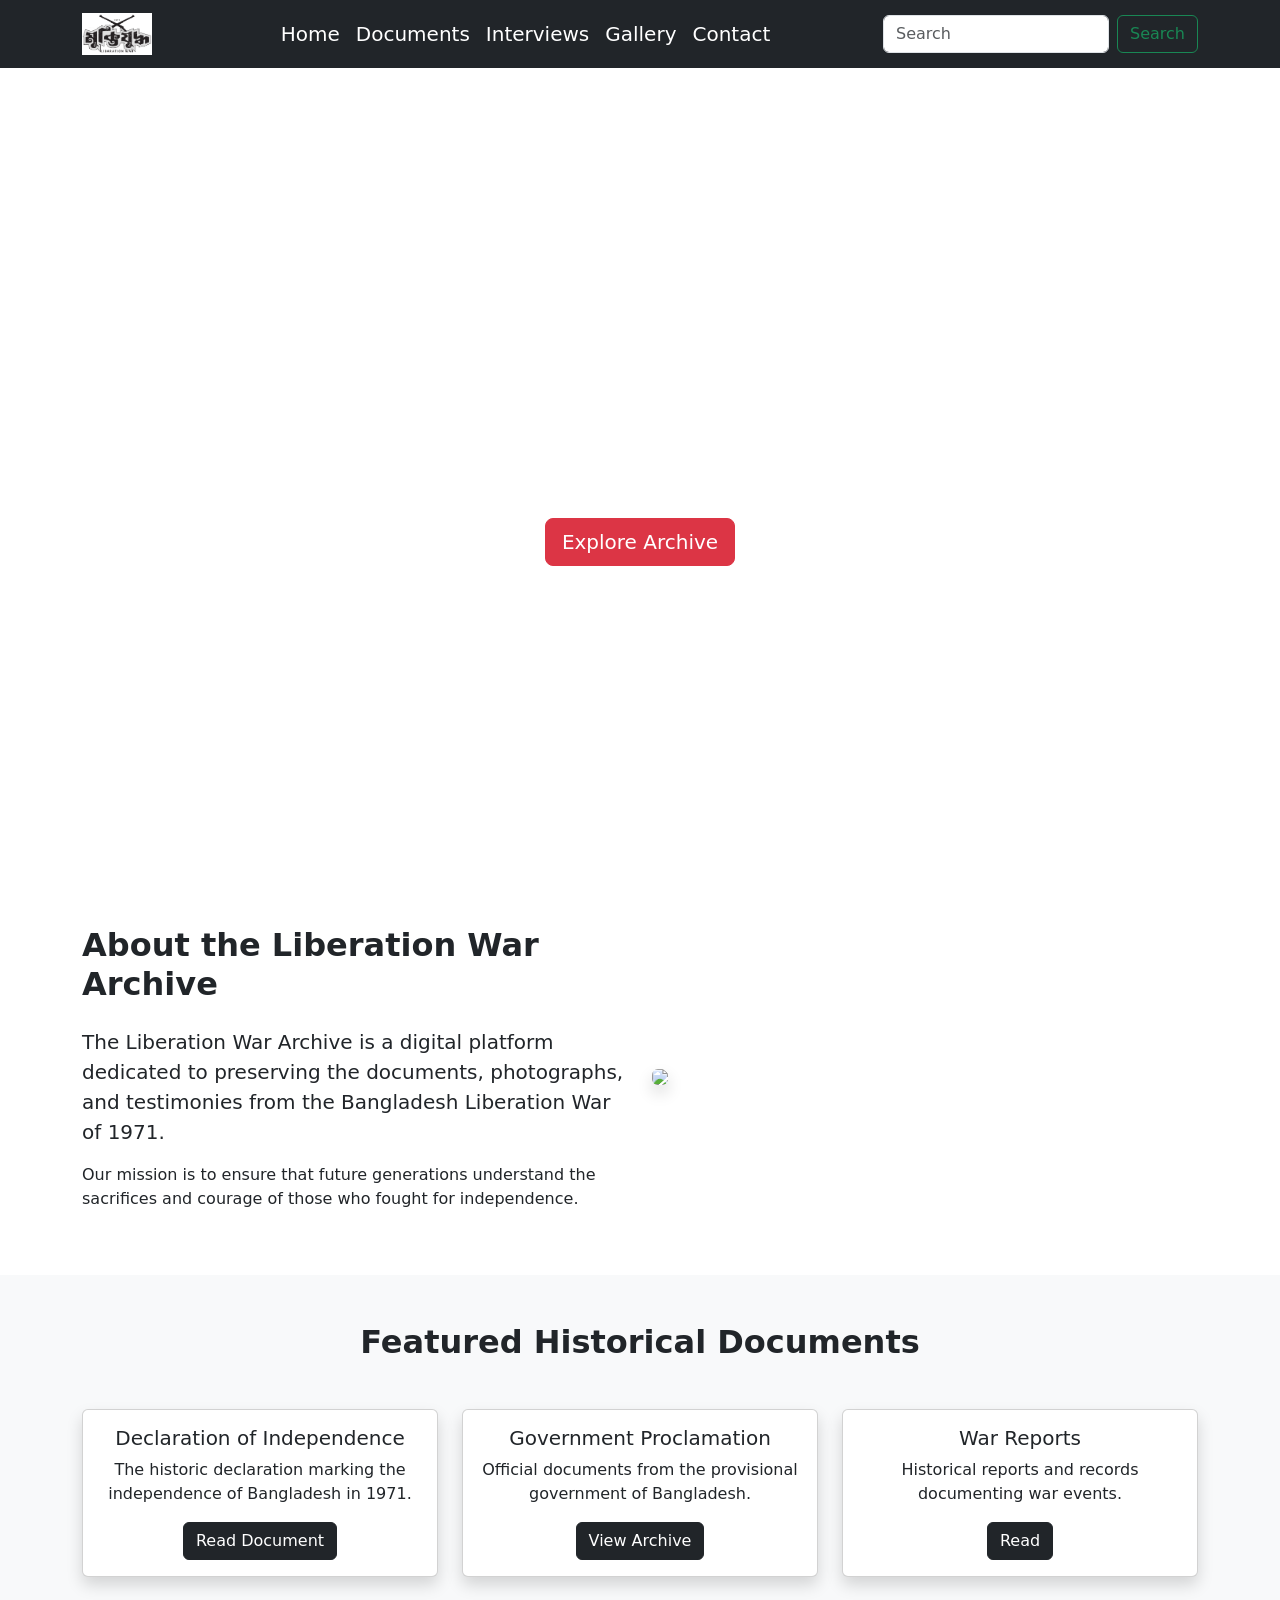
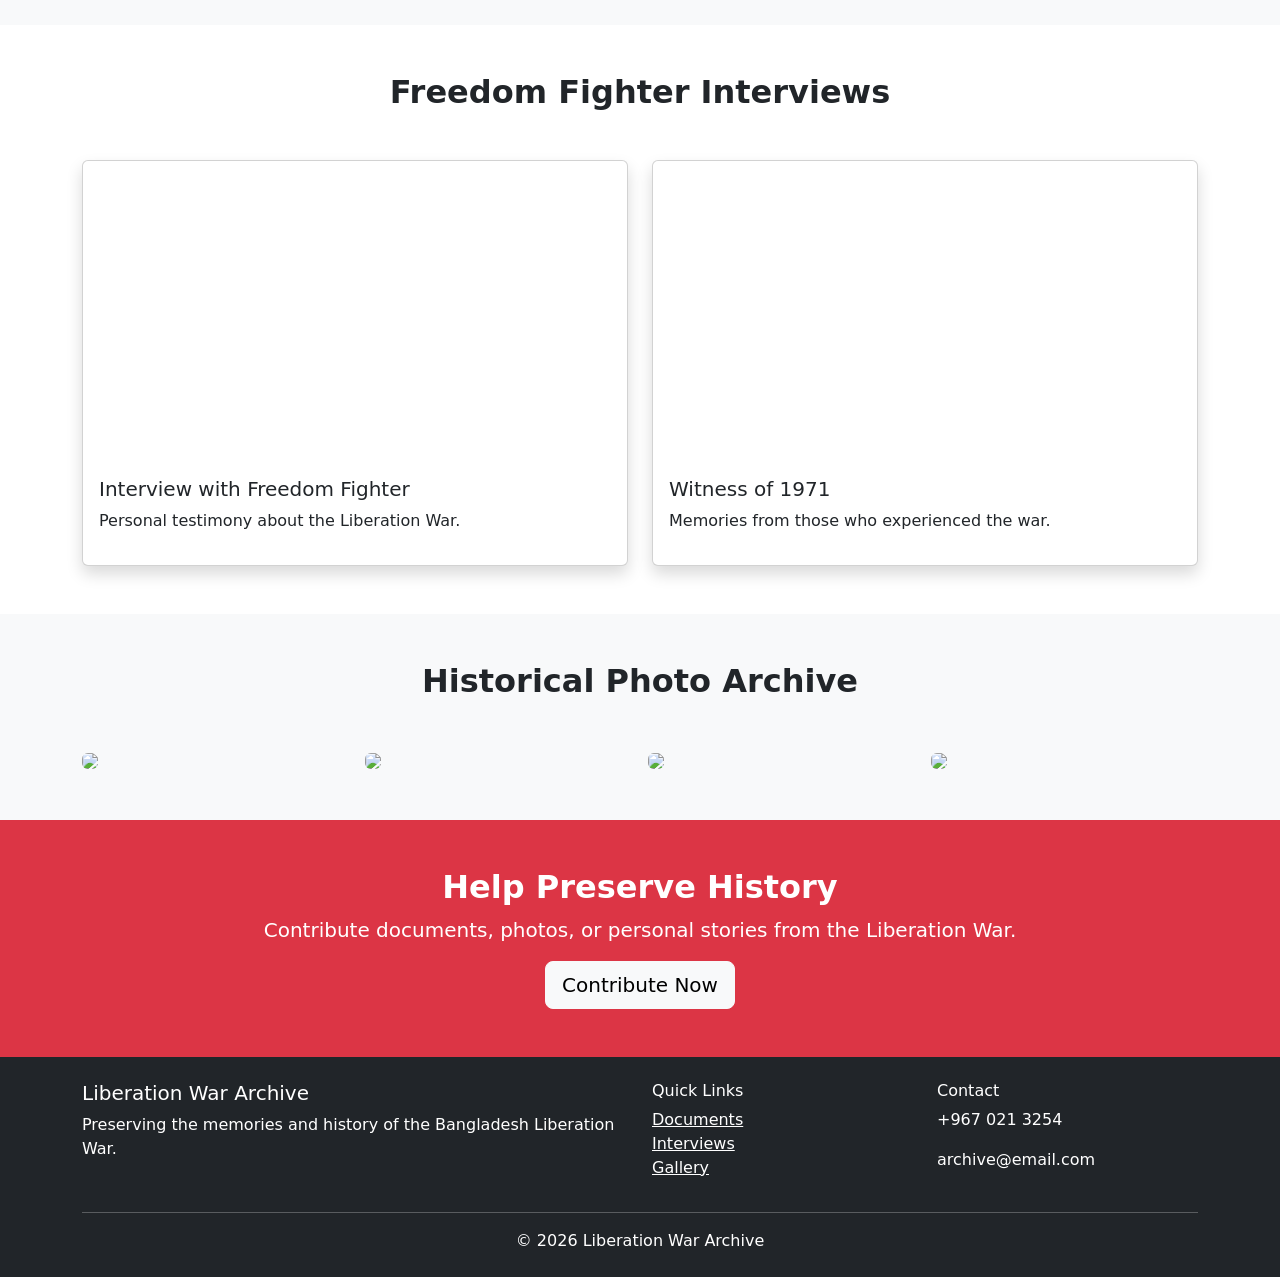
==== index.html @ 5850526c "maked home into index.html" ====
<!DOCTYPE html>
<html lang="en">

<head>
    <meta charset="UTF-8">
    <meta name="viewport" content="width=device-width, initial-scale=1.0">
    <title>Liberation War Archive</title>
    <link rel="shortcut icon" href="Asset/logo/logo_with_bg.png" type="image/x-icon">

    <link href="https://cdn.jsdelivr.net/npm/bootstrap@5.0.2/dist/css/bootstrap.min.css" rel="stylesheet"
        integrity="sha384-EVSTQN3/azprG1Anm3QDgpJLIm9Nao0Yz1ztcQTwFspd3yD65VohhpuuCOmLASjC" crossorigin="anonymous">

    <link rel="stylesheet" href="https://cdnjs.cloudflare.com/ajax/libs/font-awesome/7.0.1/css/all.min.css" integrity="sha512-2SwdPD6INVrV/lHTZbO2nodKhrnDdJK9/kg2XD1r9uGqPo1cUbujc+IYdlYdEErWNu69gVcYgdxlmVmzTWnetw==" crossorigin="anonymous" referrerpolicy="no-referrer" />

    <link rel="stylesheet" href="style.css">

</head>

<body>
    <!-- ---------------------- Navbar -------------------- -->
    <nav class="navbar navbar-expand-lg navbar-dark bg-dark">
        <div class="container">

            <a class="navbar-brand" href="Homepage.html" target="_blank"><img src="Asset/logo/logo_with_bg.png"
                    alt="Liberation War Archive logo" width="70px"></a>

            <button class="navbar-toggler" data-bs-toggle="collapse" data-bs-target="#menu">
                <span class="navbar-toggler-icon"></span>
            </button>

            <div class="collapse navbar-collapse" id="menu">

                <ul class="navbar-nav mx-auto mb-2 mb-lg-0">

                    <li class="nav-item">
                        <a class="nav-link active fs-5" aria-current="page" href="Homepage.html"
                            target="_blank">Home</a>
                    </li>

                    <li class="nav-item">
                        <a class="nav-link active fs-5" aria-current="page" href="documents.html"
                            target="_blank">Documents</a>
                    </li>

                    <li class="nav-item">
                        <a class="nav-link active fs-5" aria-current="page" href="interviews.html"
                            target="_blank">Interviews</a>
                    </li>

                    <li class="nav-item">
                        <a class="nav-link active fs-5" aria-current="page" href="gallery.html"
                            target="_blank">Gallery</a>
                    </li>

                    <li class="nav-item">
                        <a class="nav-link active fs-5" aria-current="page" href="contact.html"
                            target="_blank">Contact</a>
                    </li>

                </ul>


                <form class="d-flex">
                    <input class="form-control me-2" type="search" placeholder="Search" aria-label="Search">
                    <button class="btn btn-outline-success" type="submit">Search</button>
                </form>

            </div>
        </div>
    </nav>

    <!-- --------------- Hero Section -------- -->
    <section class="hero text-white d-flex align-items-center">

        <div class="container text-center">

            <h1 class="display-4 fw-bold">
                Liberation War Archive 1971
            </h1>

            <p class="lead">
                Preserving the history, memories, and sacrifices of Bangladesh's Liberation War
            </p>

            <a href="documents.html" target="_blank" class="btn btn-danger btn-lg mt-3">
                Explore Archive
            </a>

        </div>

    </section>

    <!-- -------------------- Introduction Section ------------------------ -->
    <!-- Archive Introduction -->
    <section class="container py-5">

        <div class="row align-items-center">

            <div class="col-md-6">

                <h2 class="fw-bold mb-4">
                    About the Liberation War Archive
                </h2>

                <p class="lead">
                    The Liberation War Archive is a digital platform dedicated to preserving
                    the documents, photographs, and testimonies from the Bangladesh Liberation
                    War of 1971.
                </p>

                <p>
                    Our mission is to ensure that future generations understand the sacrifices
                    and courage of those who fought for independence.
                </p>

            </div>

            <div class="col-md-6">

                <img src="https://i.pinimg.com/1200x/3f/03/98/3f0398f57380a51c678011cdbc7a4d6d.jpg"
                    class="img-fluid rounded shadow">

            </div>

        </div>

    </section>

    <!-- -------------------- Featured Section ------------------------ -->
    <!-- Documents -->

    <section class="bg-light py-5">

        <div class="container">

            <h2 class="text-center mb-5 fw-bold">
                Featured Historical Documents
            </h2>

            <div class="row g-4">

                <div class="col-md-4">

                    <div class="card shadow h-100">

                        <div class="card-body">

                            <h5 class="card-title">Declaration of Independence</h5>

                            <p class="card-text">
                                The historic declaration marking the independence of Bangladesh in 1971.
                            </p>

                            <a href="https://www.google.com/search?q=declaration+of+independence+of+bangladesh&oq=Declaration+of+Independence&gs_lcrp=EgZjaHJvbWUqBwgBEAAYgAQyBggAEEUYOTIHCAEQABiABDIHCAIQABiABDIHCAMQABiABDIHCAQQABiABDIHCAUQABiABDIHCAYQABiABDIHCAcQABiABDIHCAgQABiABDIHCAkQABiPAtIBCDI3MjdqMGo0qAIBsAIB8QVNI78Q73e-vQ&sourceid=chrome&ie=UTF-8" target="_blank" class="btn btn-dark">
                                Read Document
                            </a>

                        </div>

                    </div>

                </div>

                <div class="col-md-4">

                    <div class="card shadow h-100">

                        <div class="card-body">

                            <h5 class="card-title">Government Proclamation</h5>

                            <p class="card-text">
                                Official documents from the provisional government of Bangladesh.
                            </p>

                            <a href="https://en.wikipedia.org/wiki/Proclamation_of_Bangladeshi_Independence" target="_blank" class="btn btn-dark">
                                View Archive
                            </a>

                        </div>

                    </div>

                </div>

                <div class="col-md-4">

                    <div class="card shadow h-100">

                        <div class="card-body">

                            <h5 class="card-title">War Reports</h5>

                            <p class="card-text">
                                Historical reports and records documenting war events.
                            </p>

                            <a href="https://www.rokomari.com/book/331833/bangladesh-war-report-from-ground-zero" target="_blank" class="btn btn-dark">
                                Read
                            </a>

                        </div>

                    </div>

                </div>

            </div>

        </div>

    </section>

    <!-- Interviews Section -->

    <section class="container py-5">

        <h2 class="text-center fw-bold mb-5">
            Freedom Fighter Interviews
        </h2>

        <div class="row g-4">

            <div class="col-md-6">

                <div class="card shadow iframe-card">

                    <iframe width="560" height="300" src="https://www.youtube.com/embed/9iUTqh8ubyI?si=-s57zcb7nxpvfgA4" title="YouTube video player" frameborder="0" allow="accelerometer; autoplay; clipboard-write; encrypted-media; gyroscope; picture-in-picture; web-share" referrerpolicy="strict-origin-when-cross-origin" allowfullscreen></iframe>

                    <div class="card-body">

                        <h5 class="card-title">
                            Interview with Freedom Fighter
                        </h5>

                        <p>
                            Personal testimony about the Liberation War.
                        </p>

                    </div>

                </div>

            </div>

            <div class="col-md-6">

                <div class="card shadow iframe-card">

                    <iframe width="560" height="300" src="https://www.youtube.com/embed/AlP7z1IY7dw?si=q2ymLJfWjQy-ncgA" title="YouTube video player" frameborder="0" allow="accelerometer; autoplay; clipboard-write; encrypted-media; gyroscope; picture-in-picture; web-share" referrerpolicy="strict-origin-when-cross-origin" allowfullscreen></iframe>

                    <div class="card-body">

                        <h5 class="card-title">
                            Witness of 1971
                        </h5>

                        <p>
                            Memories from those who experienced the war.
                        </p>

                    </div>

                </div>

            </div>

        </div>

    </section>

    <!-- Historical Photos -->

    <section class="bg-light py-5">

        <div class="container">

            <h2 class="text-center fw-bold mb-5">
                Historical Photo Archive
            </h2>

            <div class="row g-3">

                <div class="col-md-3">
                    <img src="https://i.pinimg.com/736x/f7/87/64/f787648e642f0fa7ca68c8cc934c5ab4.jpg"
                        class="img-fluid rounded">
                </div>

                <div class="col-md-3">
                    <img src="https://i.pinimg.com/1200x/7d/48/05/7d480574d2108817b4c5e559c5d5e95d.jpg"
                        class="img-fluid rounded">
                </div>

                <div class="col-md-3">
                    <img src="https://i.pinimg.com/736x/03/df/6e/03df6e4ecae1f5a61c23d682408817f7.jpg"
                        class="img-fluid rounded">
                </div>

                <div class="col-md-3">
                    <img src="https://i.pinimg.com/736x/84/9e/99/849e99f60dbbeaa5c1ea0781c52b1d52.jpg"
                        class="img-fluid rounded">
                </div>

            </div>

        </div>

    </section>

    <!-- Call To Action -->

    <section class="py-5 text-white text-center bg-danger">

        <div class="container">

            <h2 class="fw-bold">
                Help Preserve History
            </h2>

            <p class="lead">
                Contribute documents, photos, or personal stories from the Liberation War.
            </p>

            <a href="contact.html" class="btn btn-light btn-lg">
                Contribute Now
            </a>

        </div>

    </section>

    <!-- ------------------------ Footer ------------- -->

    <footer class="bg-dark text-white py-4">

        <div class="container">

            <div class="row">

                <div class="col-md-6">

                    <h5>Liberation War Archive</h5>

                    <p>
                        Preserving the memories and history of the Bangladesh Liberation War.
                    </p>

                </div>

                <div class="col-md-3">

                    <h6>Quick Links</h6>

                    <ul class="list-unstyled">

                        <li><a href="documents.html" target="_blank" class="text-white">Documents</a></li>
                        <li><a href="interviews.html" target="_blank" class="text-white">Interviews</a></li>
                        <li><a href="gallery.html" target="_blank" class="text-white">Gallery</a></li>

                    </ul>

                </div>

                <div class="col-md-3">

                    <h6>Contact</h6>

                    <p><i class="bi bi-telephone"></i> <span>+967 021 3254</span></p>
                    <p><i class="fa-regular fa-envelope"></i> <span>archive@email.com</span></p>

                </div>

            </div>

            <hr>

            <p class="text-center mb-0">
                © 2026 Liberation War Archive
            </p>

        </div>

    </footer>







    <script src="https://cdn.jsdelivr.net/npm/bootstrap@5.0.2/dist/js/bootstrap.bundle.min.js"
        integrity="sha384-MrcW6ZMFYlzcLA8Nl+NtUVF0sA7MsXsP1UyJoMp4YLEuNSfAP+JcXn/tWtIaxVXM"
        crossorigin="anonymous"></script>

</body>

</html>
---- style.css ----
/* <!-- --------------- Hero Section -------- --> */
.hero{
height:90vh;
background-image: url("https://i.pinimg.com/736x/50/47/a9/5047a9745f26f04e815ebcc795c1a4f4.jpg");
background-size: cover;
background-position: center;
}

/* <!-- ---------------------- Navbar -------------------- --> */
.nav-item:hover{
    color: green;
}



.col-md-4{
    text-align: center;
}

.iframe-card{
    overflow: hidden;
}
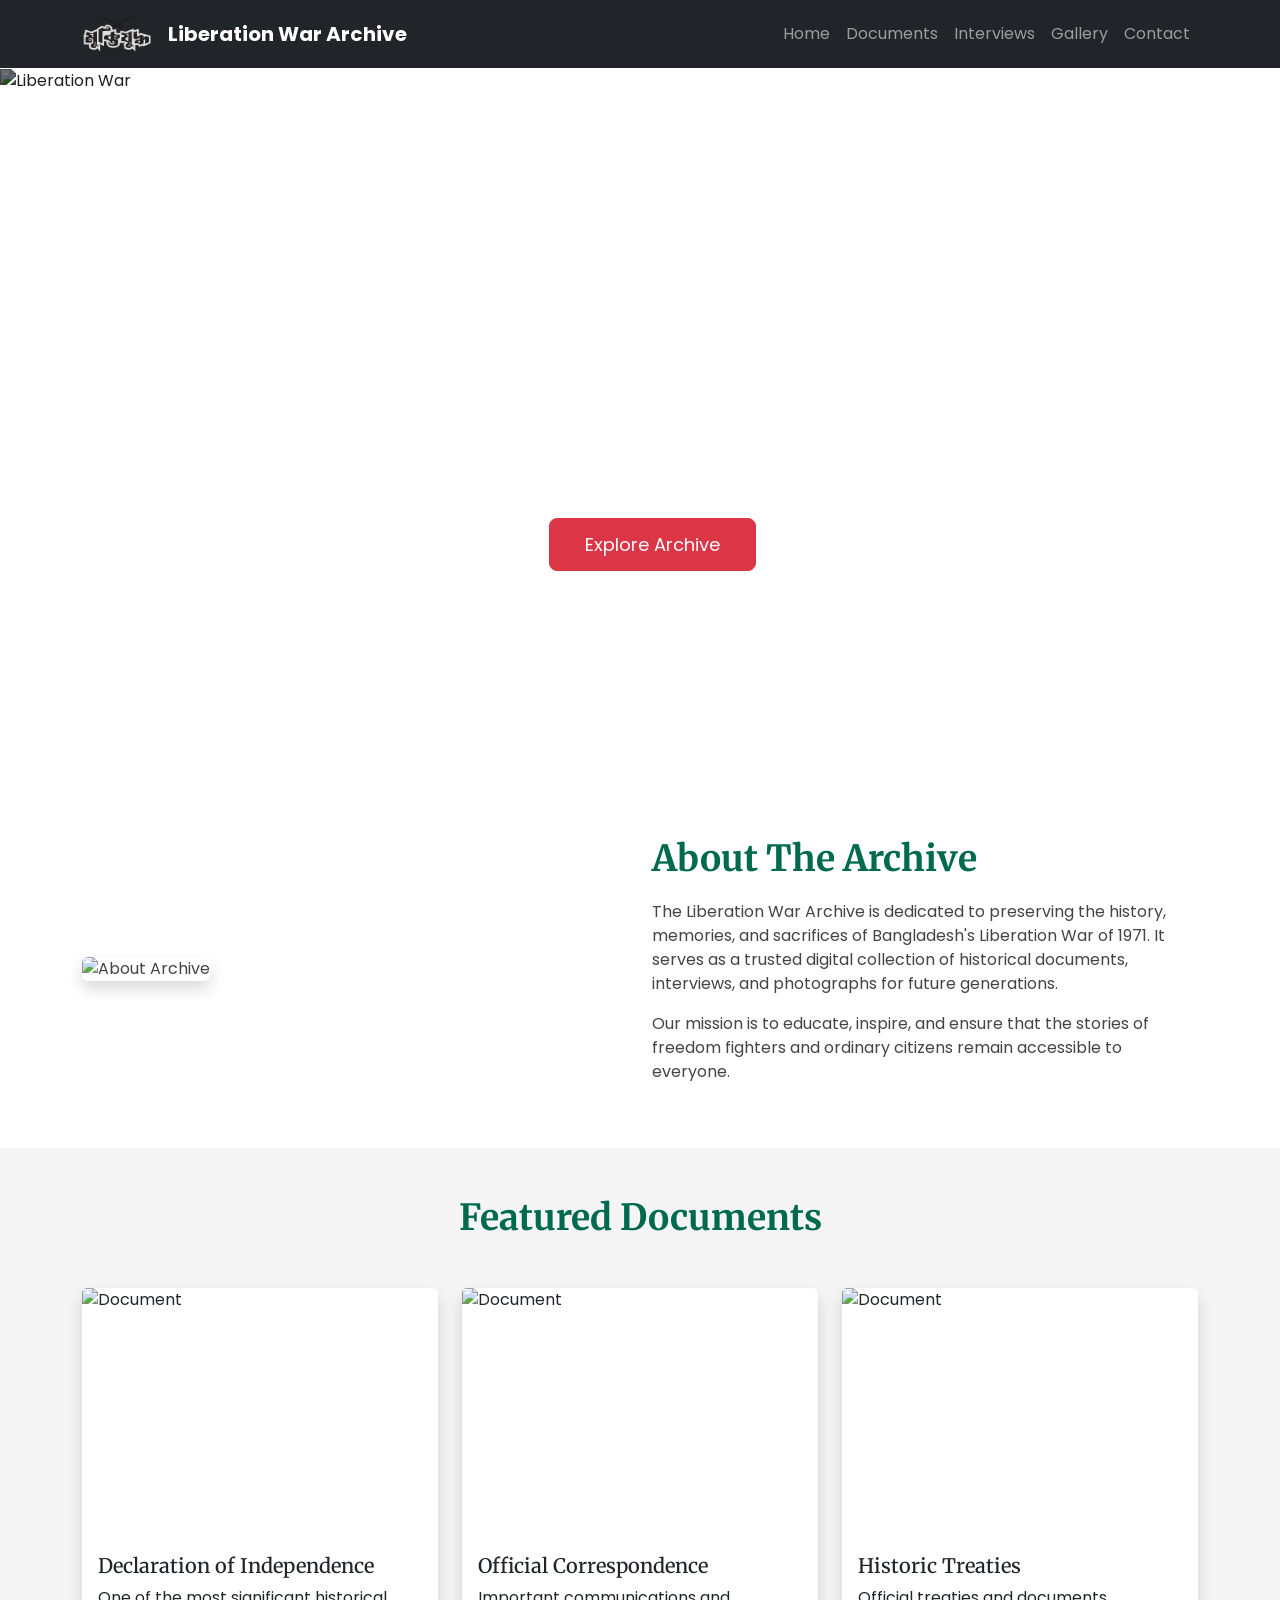
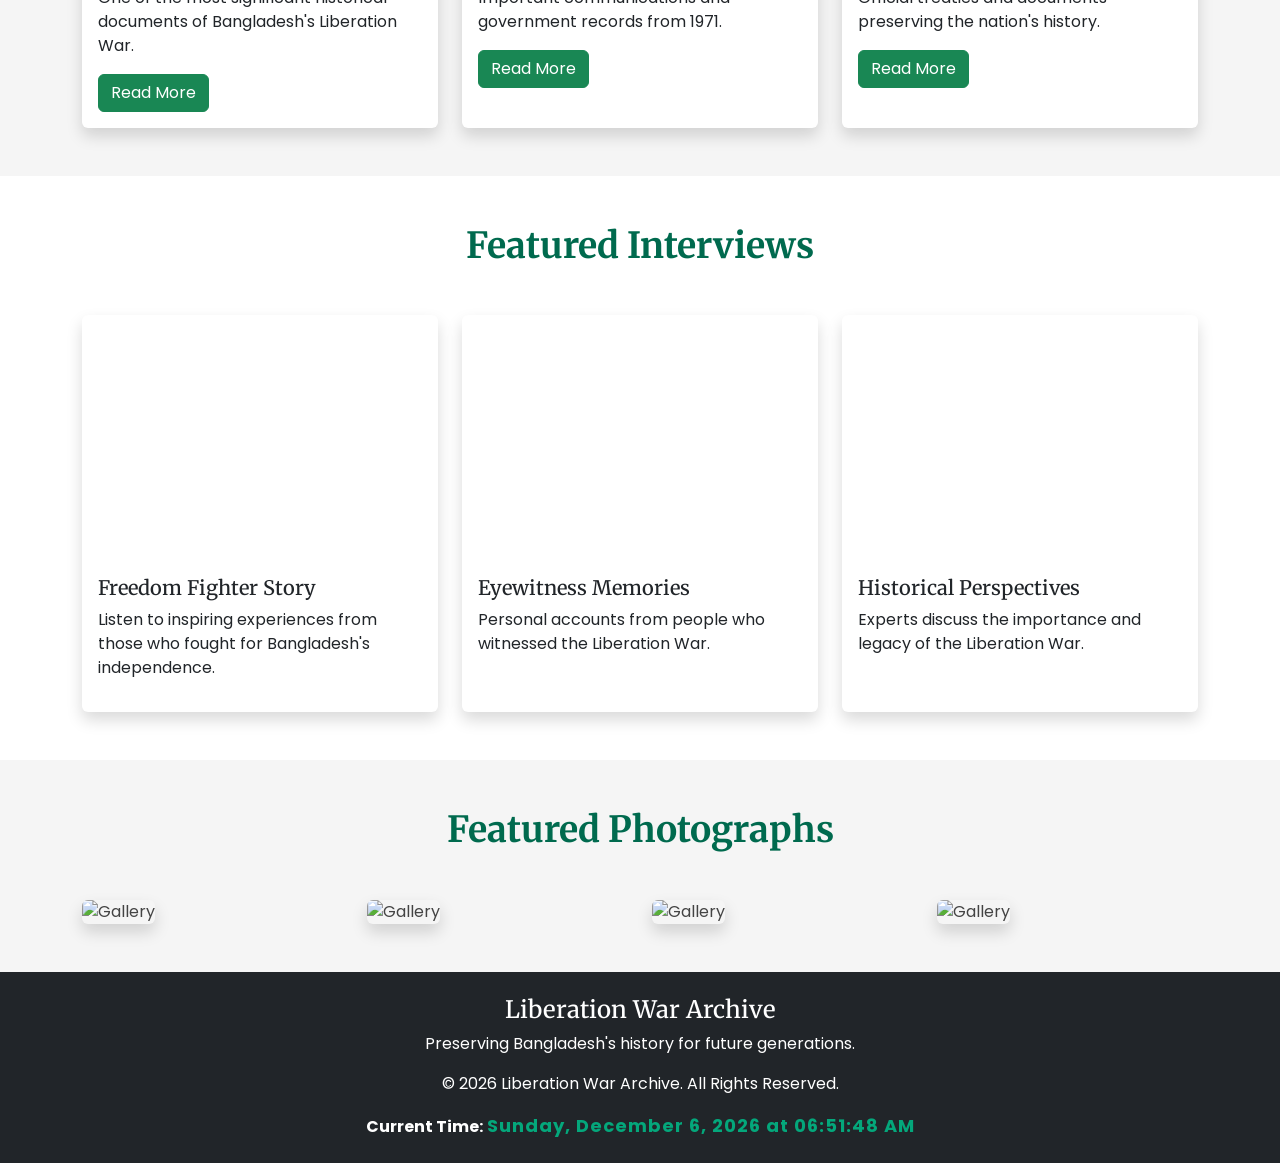
==== commit 8513239b: "Initial project upload" ====
--- a/index.html
+++ b/index.html
@@ -1,397 +1,439 @@
-<!DOCTYPE html>
-<html lang="en">
-
-<head>
-    <meta charset="UTF-8">
-    <meta name="viewport" content="width=device-width, initial-scale=1.0">
-    <title>Liberation War Archive</title>
-    <link rel="shortcut icon" href="Asset/logo/logo_with_bg.png" type="image/x-icon">
-
-    <link href="https://cdn.jsdelivr.net/npm/bootstrap@5.0.2/dist/css/bootstrap.min.css" rel="stylesheet"
-        integrity="sha384-EVSTQN3/azprG1Anm3QDgpJLIm9Nao0Yz1ztcQTwFspd3yD65VohhpuuCOmLASjC" crossorigin="anonymous">
-
-    <link rel="stylesheet" href="https://cdnjs.cloudflare.com/ajax/libs/font-awesome/7.0.1/css/all.min.css" integrity="sha512-2SwdPD6INVrV/lHTZbO2nodKhrnDdJK9/kg2XD1r9uGqPo1cUbujc+IYdlYdEErWNu69gVcYgdxlmVmzTWnetw==" crossorigin="anonymous" referrerpolicy="no-referrer" />
-
-    <link rel="stylesheet" href="style.css">
-
-</head>
-
-<body>
-    <!-- ---------------------- Navbar -------------------- -->
-    <nav class="navbar navbar-expand-lg navbar-dark bg-dark">
-        <div class="container">
-
-            <a class="navbar-brand" href="Homepage.html" target="_blank"><img src="Asset/logo/logo_with_bg.png"
-                    alt="Liberation War Archive logo" width="70px"></a>
-
-            <button class="navbar-toggler" data-bs-toggle="collapse" data-bs-target="#menu">
-                <span class="navbar-toggler-icon"></span>
-            </button>
-
-            <div class="collapse navbar-collapse" id="menu">
-
-                <ul class="navbar-nav mx-auto mb-2 mb-lg-0">
-
-                    <li class="nav-item">
-                        <a class="nav-link active fs-5" aria-current="page" href="Homepage.html"
-                            target="_blank">Home</a>
-                    </li>
-
-                    <li class="nav-item">
-                        <a class="nav-link active fs-5" aria-current="page" href="documents.html"
-                            target="_blank">Documents</a>
-                    </li>
-
-                    <li class="nav-item">
-                        <a class="nav-link active fs-5" aria-current="page" href="interviews.html"
-                            target="_blank">Interviews</a>
-                    </li>
-
-                    <li class="nav-item">
-                        <a class="nav-link active fs-5" aria-current="page" href="gallery.html"
-                            target="_blank">Gallery</a>
-                    </li>
-
-                    <li class="nav-item">
-                        <a class="nav-link active fs-5" aria-current="page" href="contact.html"
-                            target="_blank">Contact</a>
-                    </li>
-
-                </ul>
-
-
-                <form class="d-flex">
-                    <input class="form-control me-2" type="search" placeholder="Search" aria-label="Search">
-                    <button class="btn btn-outline-success" type="submit">Search</button>
-                </form>
-
-            </div>
-        </div>
-    </nav>
-
-    <!-- --------------- Hero Section -------- -->
-    <section class="hero text-white d-flex align-items-center">
-
-        <div class="container text-center">
-
-            <h1 class="display-4 fw-bold">
-                Liberation War Archive 1971
-            </h1>
-
-            <p class="lead">
-                Preserving the history, memories, and sacrifices of Bangladesh's Liberation War
-            </p>
-
-            <a href="documents.html" target="_blank" class="btn btn-danger btn-lg mt-3">
-                Explore Archive
-            </a>
-
-        </div>
-
-    </section>
-
-    <!-- -------------------- Introduction Section ------------------------ -->
-    <!-- Archive Introduction -->
-    <section class="container py-5">
-
-        <div class="row align-items-center">
-
-            <div class="col-md-6">
-
-                <h2 class="fw-bold mb-4">
-                    About the Liberation War Archive
-                </h2>
-
-                <p class="lead">
-                    The Liberation War Archive is a digital platform dedicated to preserving
-                    the documents, photographs, and testimonies from the Bangladesh Liberation
-                    War of 1971.
-                </p>
-
-                <p>
-                    Our mission is to ensure that future generations understand the sacrifices
-                    and courage of those who fought for independence.
-                </p>
-
-            </div>
-
-            <div class="col-md-6">
-
-                <img src="https://i.pinimg.com/1200x/3f/03/98/3f0398f57380a51c678011cdbc7a4d6d.jpg"
-                    class="img-fluid rounded shadow">
-
-            </div>
-
-        </div>
-
-    </section>
-
-    <!-- -------------------- Featured Section ------------------------ -->
-    <!-- Documents -->
-
-    <section class="bg-light py-5">
-
-        <div class="container">
-
-            <h2 class="text-center mb-5 fw-bold">
-                Featured Historical Documents
-            </h2>
-
-            <div class="row g-4">
-
-                <div class="col-md-4">
-
-                    <div class="card shadow h-100">
-
-                        <div class="card-body">
-
-                            <h5 class="card-title">Declaration of Independence</h5>
-
-                            <p class="card-text">
-                                The historic declaration marking the independence of Bangladesh in 1971.
-                            </p>
-
-                            <a href="https://www.google.com/search?q=declaration+of+independence+of+bangladesh&oq=Declaration+of+Independence&gs_lcrp=EgZjaHJvbWUqBwgBEAAYgAQyBggAEEUYOTIHCAEQABiABDIHCAIQABiABDIHCAMQABiABDIHCAQQABiABDIHCAUQABiABDIHCAYQABiABDIHCAcQABiABDIHCAgQABiABDIHCAkQABiPAtIBCDI3MjdqMGo0qAIBsAIB8QVNI78Q73e-vQ&sourceid=chrome&ie=UTF-8" target="_blank" class="btn btn-dark">
-                                Read Document
-                            </a>
-
-                        </div>
-
-                    </div>
-
-                </div>
-
-                <div class="col-md-4">
-
-                    <div class="card shadow h-100">
-
-                        <div class="card-body">
-
-                            <h5 class="card-title">Government Proclamation</h5>
-
-                            <p class="card-text">
-                                Official documents from the provisional government of Bangladesh.
-                            </p>
-
-                            <a href="https://en.wikipedia.org/wiki/Proclamation_of_Bangladeshi_Independence" target="_blank" class="btn btn-dark">
-                                View Archive
-                            </a>
-
-                        </div>
-
-                    </div>
-
-                </div>
-
-                <div class="col-md-4">
-
-                    <div class="card shadow h-100">
-
-                        <div class="card-body">
-
-                            <h5 class="card-title">War Reports</h5>
-
-                            <p class="card-text">
-                                Historical reports and records documenting war events.
-                            </p>
-
-                            <a href="https://www.rokomari.com/book/331833/bangladesh-war-report-from-ground-zero" target="_blank" class="btn btn-dark">
-                                Read
-                            </a>
-
-                        </div>
-
-                    </div>
-
-                </div>
-
-            </div>
-
-        </div>
-
-    </section>
-
-    <!-- Interviews Section -->
-
-    <section class="container py-5">
-
-        <h2 class="text-center fw-bold mb-5">
-            Freedom Fighter Interviews
-        </h2>
-
-        <div class="row g-4">
-
-            <div class="col-md-6">
-
-                <div class="card shadow iframe-card">
-
-                    <iframe width="560" height="300" src="https://www.youtube.com/embed/9iUTqh8ubyI?si=-s57zcb7nxpvfgA4" title="YouTube video player" frameborder="0" allow="accelerometer; autoplay; clipboard-write; encrypted-media; gyroscope; picture-in-picture; web-share" referrerpolicy="strict-origin-when-cross-origin" allowfullscreen></iframe>
-
-                    <div class="card-body">
-
-                        <h5 class="card-title">
-                            Interview with Freedom Fighter
-                        </h5>
-
-                        <p>
-                            Personal testimony about the Liberation War.
-                        </p>
-
-                    </div>
-
-                </div>
-
-            </div>
-
-            <div class="col-md-6">
-
-                <div class="card shadow iframe-card">
-
-                    <iframe width="560" height="300" src="https://www.youtube.com/embed/AlP7z1IY7dw?si=q2ymLJfWjQy-ncgA" title="YouTube video player" frameborder="0" allow="accelerometer; autoplay; clipboard-write; encrypted-media; gyroscope; picture-in-picture; web-share" referrerpolicy="strict-origin-when-cross-origin" allowfullscreen></iframe>
-
-                    <div class="card-body">
-
-                        <h5 class="card-title">
-                            Witness of 1971
-                        </h5>
-
-                        <p>
-                            Memories from those who experienced the war.
-                        </p>
-
-                    </div>
-
-                </div>
-
-            </div>
-
-        </div>
-
-    </section>
-
-    <!-- Historical Photos -->
-
-    <section class="bg-light py-5">
-
-        <div class="container">
-
-            <h2 class="text-center fw-bold mb-5">
-                Historical Photo Archive
-            </h2>
-
-            <div class="row g-3">
-
-                <div class="col-md-3">
-                    <img src="https://i.pinimg.com/736x/f7/87/64/f787648e642f0fa7ca68c8cc934c5ab4.jpg"
-                        class="img-fluid rounded">
-                </div>
-
-                <div class="col-md-3">
-                    <img src="https://i.pinimg.com/1200x/7d/48/05/7d480574d2108817b4c5e559c5d5e95d.jpg"
-                        class="img-fluid rounded">
-                </div>
-
-                <div class="col-md-3">
-                    <img src="https://i.pinimg.com/736x/03/df/6e/03df6e4ecae1f5a61c23d682408817f7.jpg"
-                        class="img-fluid rounded">
-                </div>
-
-                <div class="col-md-3">
-                    <img src="https://i.pinimg.com/736x/84/9e/99/849e99f60dbbeaa5c1ea0781c52b1d52.jpg"
-                        class="img-fluid rounded">
-                </div>
-
-            </div>
-
-        </div>
-
-    </section>
-
-    <!-- Call To Action -->
-
-    <section class="py-5 text-white text-center bg-danger">
-
-        <div class="container">
-
-            <h2 class="fw-bold">
-                Help Preserve History
-            </h2>
-
-            <p class="lead">
-                Contribute documents, photos, or personal stories from the Liberation War.
-            </p>
-
-            <a href="contact.html" class="btn btn-light btn-lg">
-                Contribute Now
-            </a>
-
-        </div>
-
-    </section>
-
-    <!-- ------------------------ Footer ------------- -->
-
-    <footer class="bg-dark text-white py-4">
-
-        <div class="container">
-
-            <div class="row">
-
-                <div class="col-md-6">
-
-                    <h5>Liberation War Archive</h5>
-
-                    <p>
-                        Preserving the memories and history of the Bangladesh Liberation War.
-                    </p>
-
-                </div>
-
-                <div class="col-md-3">
-
-                    <h6>Quick Links</h6>
-
-                    <ul class="list-unstyled">
-
-                        <li><a href="documents.html" target="_blank" class="text-white">Documents</a></li>
-                        <li><a href="interviews.html" target="_blank" class="text-white">Interviews</a></li>
-                        <li><a href="gallery.html" target="_blank" class="text-white">Gallery</a></li>
-
-                    </ul>
-
-                </div>
-
-                <div class="col-md-3">
-
-                    <h6>Contact</h6>
-
-                    <p><i class="bi bi-telephone"></i> <span>+967 021 3254</span></p>
-                    <p><i class="fa-regular fa-envelope"></i> <span>archive@email.com</span></p>
-
-                </div>
-
-            </div>
-
-            <hr>
-
-            <p class="text-center mb-0">
-                © 2026 Liberation War Archive
-            </p>
-
-        </div>
-
-    </footer>
-
-
-
-
-
-
-
-    <script src="https://cdn.jsdelivr.net/npm/bootstrap@5.0.2/dist/js/bootstrap.bundle.min.js"
-        integrity="sha384-MrcW6ZMFYlzcLA8Nl+NtUVF0sA7MsXsP1UyJoMp4YLEuNSfAP+JcXn/tWtIaxVXM"
-        crossorigin="anonymous"></script>
-
-</body>
-
+<!DOCTYPE html>
+<html lang="en">
+
+<head>
+    <meta charset="UTF-8">
+    <meta name="viewport" content="width=device-width, initial-scale=1.0">
+    <title>Liberation War Archive</title>
+    <link rel="shortcut icon" href="Asset/logo/logo_with_bg.png" type="image/x-icon">
+
+    <!-- Bootstrap CSS -->
+    <link href="https://cdn.jsdelivr.net/npm/bootstrap@5.3.7/dist/css/bootstrap.min.css" rel="stylesheet">
+
+    <!-- Google Fonts -->
+    <link
+        href="https://fonts.googleapis.com/css2?family=Merriweather:wght@700&family=Poppins:wght@300;400;500;600&display=swap"
+        rel="stylesheet">
+
+    <!-- Custom CSS -->
+    <link rel="stylesheet" href="./style.css">
+</head>
+
+<body>
+    <!-- Navbar -->
+    <nav class="navbar navbar-expand-lg navbar-dark bg-dark sticky-top">
+
+        <div class="container">
+
+            <a class="navbar-brand" target="_blank" href="./index.html" target="_blank"><img
+                    src="./Asset/logo/logo_without_bg.png" alt="Liberation War Archive logo" width="70px"></a>
+            <a class="navbar-brand fw-bold" target="_blank" href="./index.html">
+                Liberation War Archive
+            </a>
+
+            <button class="navbar-toggler" type="button" data-bs-toggle="collapse" data-bs-target="#menu">
+                <span class="navbar-toggler-icon"></span>
+            </button>
+
+            <div class="collapse navbar-collapse" id="menu">
+
+                <ul class="navbar-nav ms-auto">
+
+                    <li class="nav-item">
+                        <a class="nav-link" target="_blank" href="./index.html">Home</a>
+                    </li>
+
+                    <li class="nav-item">
+                        <a class="nav-link" target="_blank" href="./Documents.html">Documents</a>
+                    </li>
+
+                    <li class="nav-item">
+                        <a class="nav-link" target="_blank" href="./Interviews.html">Interviews</a>
+                    </li>
+
+                    <li class="nav-item">
+                        <a class="nav-link" target="_blank" href="./Gallery.html">Gallery</a>
+                    </li>
+
+                    <li class="nav-item">
+                        <a class="nav-link" target="_blank" href="./contact.html">Contact</a>
+                    </li>
+
+                </ul>
+
+            </div>
+
+        </div>
+
+    </nav>
+    <!-- Navbar End -->
+
+    <!-- Hero Start -->
+    <section class="hero">
+
+        <img src="https://i.pinimg.com/736x/80/9e/ea/809eea914c82956707984828b26be3c2.jpg" class="hero-image"
+            alt="Liberation War">
+
+        <div class="hero-content">
+
+            <h1>Preserving the History of Bangladesh's Liberation War</h1>
+
+            <p>
+
+                Discover historical documents, inspiring interviews, and memorable
+                photographs that honor the sacrifices and bravery of the Liberation War.
+
+            </p>
+
+            <a href="#" class="btn btn-danger btn-lg">
+
+                Explore Archive
+
+            </a>
+
+        </div>
+
+    </section>
+    <!-- Hero End -->
+
+    <!-- About The Archive -->
+    <section class="py-5">
+
+        <div class="container">
+
+            <div class="row align-items-center">
+
+                <div class="col-lg-6">
+
+                    <img src="https://upload.wikimedia.org/wikipedia/en/f/fc/Pope1880BengalPres2.jpg"
+                        class="img-fluid rounded shadow" alt="About Archive">
+
+                </div>
+
+                <div class="col-lg-6">
+
+                    <h2 class="section-title">
+
+                        About The Archive
+
+                    </h2>
+
+                    <p>
+
+                        The Liberation War Archive is dedicated to preserving the history,
+                        memories, and sacrifices of Bangladesh's Liberation War of 1971.
+                        It serves as a trusted digital collection of historical documents,
+                        interviews, and photographs for future generations.
+
+                    </p>
+
+                    <p>
+
+                        Our mission is to educate, inspire, and ensure that the stories
+                        of freedom fighters and ordinary citizens remain accessible to everyone.
+
+                    </p>
+
+                </div>
+
+            </div>
+
+        </div>
+
+    </section>
+    <!-- About The Archive End -->
+
+    <!-- Featured Documents -->
+    <section class="py-5 bg-light">
+
+        <div class="container">
+
+            <h2 class="text-center mb-5 section-title">
+
+                Featured Documents
+
+            </h2>
+
+            <div class="row g-4">
+
+                <div class="col-md-4">
+
+                    <div class="card h-100 shadow">
+
+                        <img src="https://i0.wp.com/www.defencexp.com/wp-content/uploads/2020/11/Daily-sun_BD_Freedom_fighters_picture.jpg?w=420&ssl=1"
+                            class="card-img-top" alt="Document">
+
+                        <div class="card-body">
+
+                            <h5>Declaration of Independence</h5>
+
+                            <p>
+
+                                One of the most significant historical documents
+                                of Bangladesh's Liberation War.
+
+                            </p>
+
+                            <a href="#" class="btn btn-success">
+
+                                Read More
+
+                            </a>
+
+                        </div>
+
+                    </div>
+
+                </div>
+
+                <div class="col-md-4">
+
+                    <div class="card h-100 shadow">
+
+                        <img src="https://poba.org/wp-content/uploads/450409H-env-1.jpg" class="card-img-top"
+                            alt="Document">
+
+                        <div class="card-body">
+
+                            <h5>Official Correspondence</h5>
+
+                            <p>
+
+                                Important communications and government records
+                                from 1971.
+
+                            </p>
+
+                            <a href="#" class="btn btn-success">
+
+                                Read More
+
+                            </a>
+
+                        </div>
+
+                    </div>
+
+                </div>
+
+                <div class="col-md-4">
+
+                    <div class="card h-100 shadow">
+
+                        <img src="https://images.saymedia-content.com/.image/t_share/MTgwNTIwODYxNzY0NDI5MTYw/profilegeneral-yahya-khan-and-breakup-of-pakistan.jpg"
+                            class="card-img-top" alt="Document">
+
+                        <div class="card-body">
+
+                            <h5>Historic Treaties</h5>
+
+                            <p>
+
+                                Official treaties and documents preserving
+                                the nation's history.
+
+                            </p>
+
+                            <a href="#" class="btn btn-success">
+
+                                Read More
+
+                            </a>
+
+                        </div>
+
+                    </div>
+
+                </div>
+
+            </div>
+
+        </div>
+
+    </section>
+    <!-- Featured Documents End -->
+
+    <!-- Featured Interviews -->
+    <section class="py-5">
+
+        <div class="container">
+
+            <h2 class="text-center mb-5 section-title">
+
+                Featured Interviews
+
+            </h2>
+
+            <div class="row g-4">
+
+                <div class="col-md-4">
+
+                    <div class="card shadow h-100">
+
+                        <iframe class="card-img-top" width="415.99" height="245"
+                            src="https://www.youtube.com/embed/AlP7z1IY7dw?si=qlxCNFZ1J-vNEWN0"
+                            title="YouTube video player" frameborder="0"
+                            allow="accelerometer; autoplay; clipboard-write; encrypted-media; gyroscope; picture-in-picture; web-share"
+                            referrerpolicy="strict-origin-when-cross-origin" allowfullscreen></iframe>
+
+                        <div class="card-body">
+
+                            <h5>Freedom Fighter Story</h5>
+
+                            <p>
+
+                                Listen to inspiring experiences from those who
+                                fought for Bangladesh's independence.
+
+                            </p>
+
+                        </div>
+
+                    </div>
+
+                </div>
+
+                <div class="col-md-4">
+
+                    <div class="card shadow h-100">
+
+                        <iframe class="card-img-top" width="415.99" height="245"
+                            src="https://www.youtube.com/embed/qc9p9oszL0c?si=bP0hVpz5N-4NNNwT"
+                            title="YouTube video player" frameborder="0"
+                            allow="accelerometer; autoplay; clipboard-write; encrypted-media; gyroscope; picture-in-picture; web-share"
+                            referrerpolicy="strict-origin-when-cross-origin" allowfullscreen></iframe>
+
+                        <div class="card-body">
+
+                            <h5>Eyewitness Memories</h5>
+
+                            <p>
+
+                                Personal accounts from people who witnessed
+                                the Liberation War.
+
+                            </p>
+
+                        </div>
+
+                    </div>
+
+                </div>
+
+                <div class="col-md-4">
+
+                    <div class="card shadow h-100">
+
+                        <iframe class="card-img-top" width="415.99" height="245"
+                            src="https://www.youtube.com/embed/i_CKLPpWtkA?si=uqJuVPEAY3aZY6eU"
+                            title="YouTube video player" frameborder="0"
+                            allow="accelerometer; autoplay; clipboard-write; encrypted-media; gyroscope; picture-in-picture; web-share"
+                            referrerpolicy="strict-origin-when-cross-origin" allowfullscreen></iframe>
+
+                        <div class="card-body">
+
+                            <h5>Historical Perspectives</h5>
+
+                            <p>
+
+                                Experts discuss the importance and legacy
+                                of the Liberation War.
+
+                            </p>
+
+                        </div>
+
+                    </div>
+
+                </div>
+
+            </div>
+
+        </div>
+
+    </section>
+    <!-- Featured Interviews End -->
+
+    <!-- Featured Gallery -->
+    <section class="py-5 bg-light">
+
+        <div class="container">
+
+            <h2 class="text-center mb-5 section-title">
+
+                Featured Photographs
+
+            </h2>
+
+            <div class="row g-4">
+
+                <div height="245" class="col-md-3">
+
+                    <img src="https://tse1.mm.bing.net/th/id/OIP.56yfxBXQWZ3Rz1t-vJ_6kAHaFA?r=0&rs=1&pid=ImgDetMain&o=7&rm=3"
+                        class="img-fluid rounded shadow" alt="Gallery">
+
+                </div>
+
+                <div height="245" class="col-md-3">
+
+                    <img src="https://tse3.mm.bing.net/th/id/OIP.RcwHmgz22wZdi4FaxehdgQAAAA?r=0&w=460&h=276&rs=1&pid=ImgDetMain&o=7&rm=3"
+                        class="img-fluid rounded shadow" alt="Gallery">
+
+                </div>
+
+                <div height="245" class="col-md-3">
+
+                    <img src="https://i.ytimg.com/vi/B17uW8ZkL40/maxresdefault.jpg" class="img-fluid rounded shadow"
+                        alt="Gallery">
+
+                </div>
+
+                <div height="245" class="col-md-3">
+
+                    <img src="https://i.pinimg.com/736x/84/9e/99/849e99f60dbbeaa5c1ea0781c52b1d52.jpg"
+                        class="img-fluid rounded shadow" alt="Gallery">
+
+                </div>
+
+            </div>
+
+        </div>
+
+    </section>
+    <!-- Featured Gallery End -->
+
+    <!-- Footer -->
+    <footer class="bg-dark text-white text-center py-4">
+        <div class="container">
+
+            <h4>Liberation War Archive</h4>
+
+            <p>
+                Preserving Bangladesh's history for future generations.
+            </p>
+
+            <p class="mb-0">
+                © 2026 Liberation War Archive. All Rights Reserved.
+            </p>
+
+            <p class="mt-3 mb-0">
+                <strong>Current Time:</strong>
+                <span id="liveTime"></span>
+            </p>
+
+        </div>
+    </footer>
+
+
+
+
+    <!-- Bootstrap JS -->
+    <script src="https://cdn.jsdelivr.net/npm/bootstrap@5.3.7/dist/js/bootstrap.bundle.min.js"></script>
+
+    <!-- Custom JS -->
+    <script src="./script.js"></script>
+
+
+</body>
+
 </html>
--- a/style.css
+++ b/style.css
@@ -1,24 +1,160 @@
-
-
-/* <!-- --------------- Hero Section -------- --> */
-.hero{
-height:90vh;
-background-image: url("https://i.pinimg.com/736x/50/47/a9/5047a9745f26f04e815ebcc795c1a4f4.jpg");
-background-size: cover;
-background-position: center;
-}
-
-/* <!-- ---------------------- Navbar -------------------- --> */
-.nav-item:hover{
-    color: green;
-}
-
-
-
-.col-md-4{
-    text-align: center;
-}
-
-.iframe-card{
-    overflow: hidden;
-}
+body{
+    font-family: 'Poppins', sans-serif;
+    color: #444;
+    background-color: white;
+}
+
+h1,h2,h3,h4,h5,h6{
+    font-family: 'Merriweather', serif;
+}
+
+/* ------------------------------------------------------------------------------------------------------------------------ */
+
+/* -------------------- Common Styles ---------------- */
+
+.section-title{
+    color: #006A4E;
+    margin-bottom:20px;
+    font-weight:bold;
+}
+
+section{
+    padding:70px 0;
+}
+
+/* ---------------- Common Styles End ------------- */
+
+/* ------------------------------------------------------------------------------------------------------------------------ */
+
+/* ------------ Navbar ---------------- */
+
+.nav-link:hover{
+    color:#F42A41;
+}
+
+/* ------------ Navbar End ---------------- */
+
+/* ------------------------------------------------------------------------------------------------------------------------ */
+
+/* ---------- Hero Section ------------ */
+
+.hero{
+    position:relative;
+    margin-top: -69px;
+}
+
+.hero-image{
+    width:100%;
+    height:650px;
+    object-fit:cover;
+    display:block;
+    filter:brightness(45%);
+}
+
+.hero-content{
+    position:absolute;
+    top:35%;
+    left:11%;
+    text-align:center;
+    color:white;
+    width:80%;
+}
+
+.hero-content h1{
+    font-size:55px;
+    margin-bottom:20px;
+}
+
+.hero-content p{
+    font-size:20px;
+    margin-bottom:30px;
+}
+
+.hero-content .btn{
+    padding:12px 35px;
+    font-size:18px;
+}
+
+/* ---------- Hero Section End ------------ */
+
+/* ------------------------------------------------------------------------------------------------------------------------ */
+
+/* ---------- About The Archive ---------- */
+
+.about-img{
+    width:100%;
+    border-radius:10px;
+}
+
+.section-title{
+    font-size:36px;
+}
+
+.about-text p{
+    font-size:17px;
+    text-align:justify;
+}
+
+/* ------------- About The Archive End ---------- */
+
+/* ------------------------------------------------------------------------------------------------------------------------ */
+
+/* ------------ Card Design ------- */
+
+.card{
+    border:none;
+    transition:0.4s;
+}
+
+.card:hover{
+    transform:translateY(-8px);
+    box-shadow:0px 10px 25px rgba(0,0,0,.15);
+}
+
+.card img{
+    height:250px;
+    object-fit:cover;
+}
+
+.card-title{
+    color:#006A4E;
+    font-weight:bold;
+}
+
+.card-text{
+    color:#666;
+}
+
+/* ------------ Card Design End ------- */
+
+/* ------------------------------------------------------------------------------------------------------------------------ */
+
+
+/* ------------ Featured Documents ------------ */
+
+.bg-light{
+    background:#f5f5f5 !important;
+}
+
+
+/* =====================================
+   Footer
+===================================== */
+
+footer{
+    background:#212529;
+    padding-bottom:15px;
+    padding-top:10px;
+}
+
+
+#liveTime{
+    color:#04a77b;
+    font-weight:bold;
+    font-size:18px;
+    letter-spacing:1px;
+}
+
+
+/* ================================================= Documents Section ================================================= */
+
